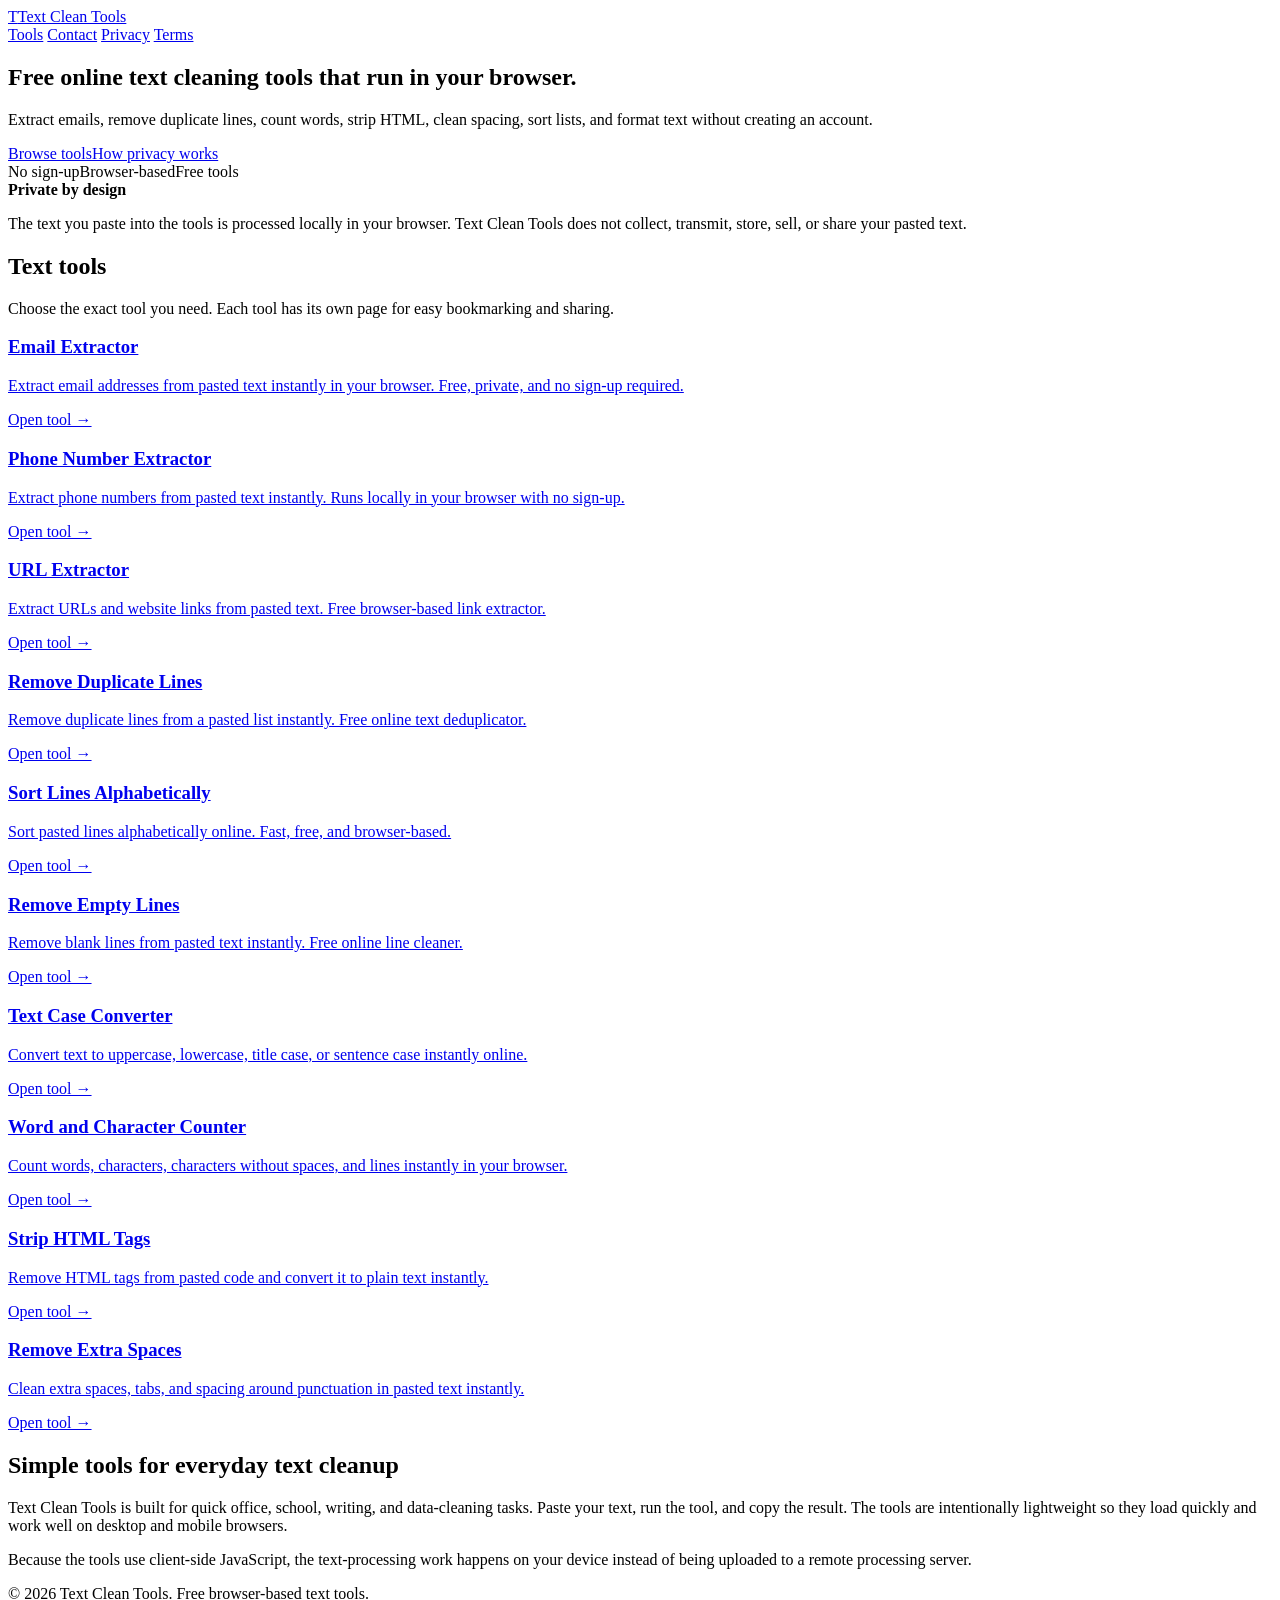
==== index.html @ bc85c4c7 "Add files via upload" ====
<!DOCTYPE html>
<html lang="en">
<head>
  <meta charset="UTF-8">
  <meta name="viewport" content="width=device-width, initial-scale=1.0">
  <title>Text Clean Tools - Free Online Text Cleaning Utilities</title>
  <meta name="description" content="Free browser-based text tools to extract emails, remove duplicate lines, count words, strip HTML, clean spacing, and format text.">
  <link rel="canonical" href="https://textcleantools.com/">
  <link rel="stylesheet" href="/assets/styles.css">
  <script type="application/ld+json">{"@context": "https://schema.org", "@type": "WebSite", "name": "Text Clean Tools", "url": "https://textcleantools.com/", "description": "Free browser-based text cleaning tools."}</script>
  
</head>
<body>
<header class="site-header">
  <div class="header-inner">
    <a class="logo" href="/"><span class="logo-mark">T</span><span>Text Clean Tools</span></a>
    <nav class="main-nav" aria-label="Main navigation">
      <a href="/#tools">Tools</a>
      <a href="/contact.html">Contact</a>
      <a href="/privacy.html">Privacy</a>
      <a href="/terms.html">Terms</a>
    </nav>
  </div>
</header>
<main class="container">
  <section class="hero">
    <div>
      <h1>Free online text cleaning tools that run in your browser.</h1>
      <p>Extract emails, remove duplicate lines, count words, strip HTML, clean spacing, sort lists, and format text without creating an account.</p>
      <div class="button-row"><a class="btn btn-primary" href="#tools">Browse tools</a><a class="btn btn-secondary" href="/privacy.html">How privacy works</a></div>
      <div class="badges"><span class="badge">No sign-up</span><span class="badge">Browser-based</span><span class="badge">Free tools</span></div>
    </div>
    <aside class="hero-card">
      <strong>Private by design</strong>
      <p>The text you paste into the tools is processed locally in your browser. Text Clean Tools does not collect, transmit, store, sell, or share your pasted text.</p>
    </aside>
  </section>

  <section class="section" id="tools">
    <div class="section-header"><h2>Text tools</h2><p>Choose the exact tool you need. Each tool has its own page for easy bookmarking and sharing.</p></div>
    <div class="tools-grid"><a class="tool-card" href="/tools/email-extractor.html">
  <div><h3>Email Extractor</h3><p>Extract email addresses from pasted text instantly in your browser. Free, private, and no sign-up required.</p></div>
  <span>Open tool &rarr;</span>
</a>
<a class="tool-card" href="/tools/phone-number-extractor.html">
  <div><h3>Phone Number Extractor</h3><p>Extract phone numbers from pasted text instantly. Runs locally in your browser with no sign-up.</p></div>
  <span>Open tool &rarr;</span>
</a>
<a class="tool-card" href="/tools/url-extractor.html">
  <div><h3>URL Extractor</h3><p>Extract URLs and website links from pasted text. Free browser-based link extractor.</p></div>
  <span>Open tool &rarr;</span>
</a>
<a class="tool-card" href="/tools/remove-duplicate-lines.html">
  <div><h3>Remove Duplicate Lines</h3><p>Remove duplicate lines from a pasted list instantly. Free online text deduplicator.</p></div>
  <span>Open tool &rarr;</span>
</a>
<a class="tool-card" href="/tools/sort-lines.html">
  <div><h3>Sort Lines Alphabetically</h3><p>Sort pasted lines alphabetically online. Fast, free, and browser-based.</p></div>
  <span>Open tool &rarr;</span>
</a>
<a class="tool-card" href="/tools/remove-empty-lines.html">
  <div><h3>Remove Empty Lines</h3><p>Remove blank lines from pasted text instantly. Free online line cleaner.</p></div>
  <span>Open tool &rarr;</span>
</a>
<a class="tool-card" href="/tools/text-case-converter.html">
  <div><h3>Text Case Converter</h3><p>Convert text to uppercase, lowercase, title case, or sentence case instantly online.</p></div>
  <span>Open tool &rarr;</span>
</a>
<a class="tool-card" href="/tools/word-counter.html">
  <div><h3>Word and Character Counter</h3><p>Count words, characters, characters without spaces, and lines instantly in your browser.</p></div>
  <span>Open tool &rarr;</span>
</a>
<a class="tool-card" href="/tools/strip-html.html">
  <div><h3>Strip HTML Tags</h3><p>Remove HTML tags from pasted code and convert it to plain text instantly.</p></div>
  <span>Open tool &rarr;</span>
</a>
<a class="tool-card" href="/tools/remove-extra-spaces.html">
  <div><h3>Remove Extra Spaces</h3><p>Clean extra spaces, tabs, and spacing around punctuation in pasted text instantly.</p></div>
  <span>Open tool &rarr;</span>
</a></div>
  </section>

  <section class="content-card">
    <h2>Simple tools for everyday text cleanup</h2>
    <p>Text Clean Tools is built for quick office, school, writing, and data-cleaning tasks. Paste your text, run the tool, and copy the result. The tools are intentionally lightweight so they load quickly and work well on desktop and mobile browsers.</p>
    <p>Because the tools use client-side JavaScript, the text-processing work happens on your device instead of being uploaded to a remote processing server.</p>
  </section>
</main>
<footer class="site-footer">
  <div class="footer-inner">
    <div>&copy; 2026 Text Clean Tools. Free browser-based text tools.</div>
    <div class="footer-links">
      <a href="/contact.html">Contact</a>
      <a href="/privacy.html">Privacy Policy</a>
      <a href="/terms.html">Terms of Use</a>
    </div>
  </div>
</footer>
</body>
</html>
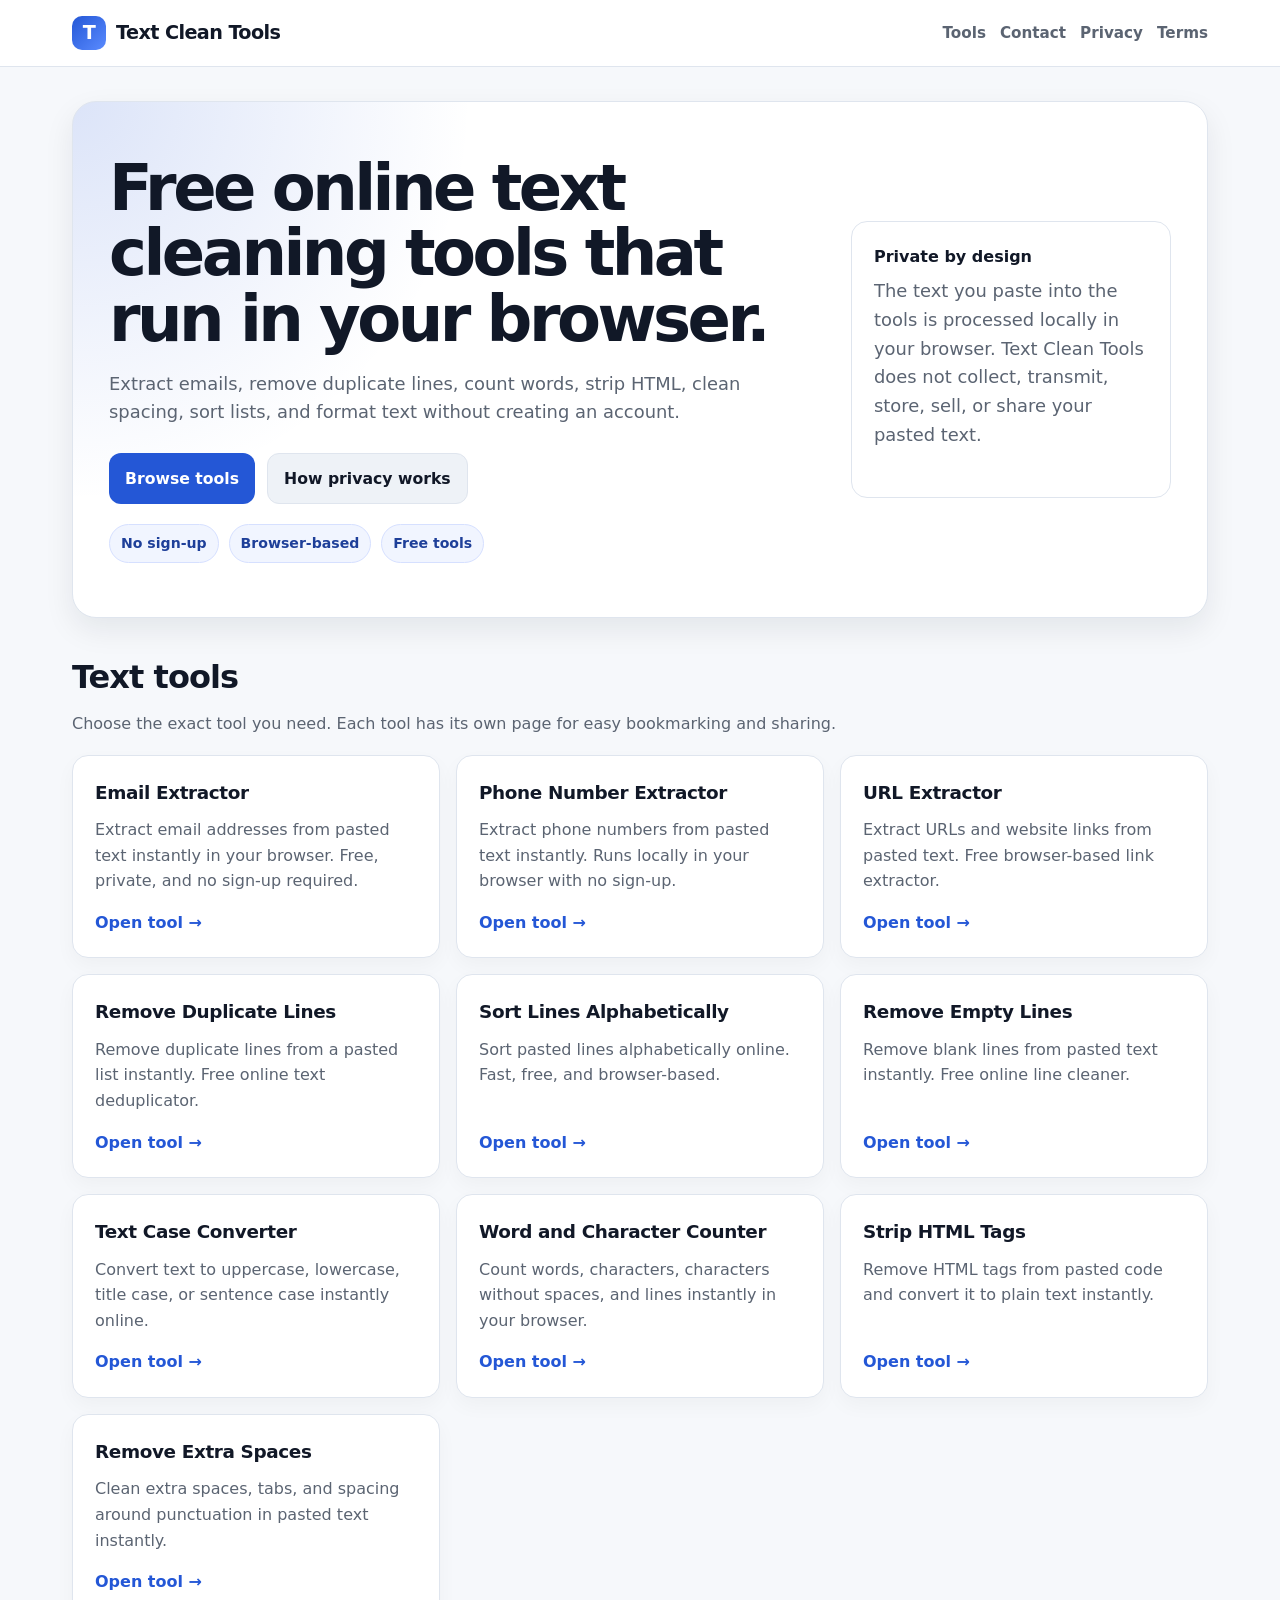
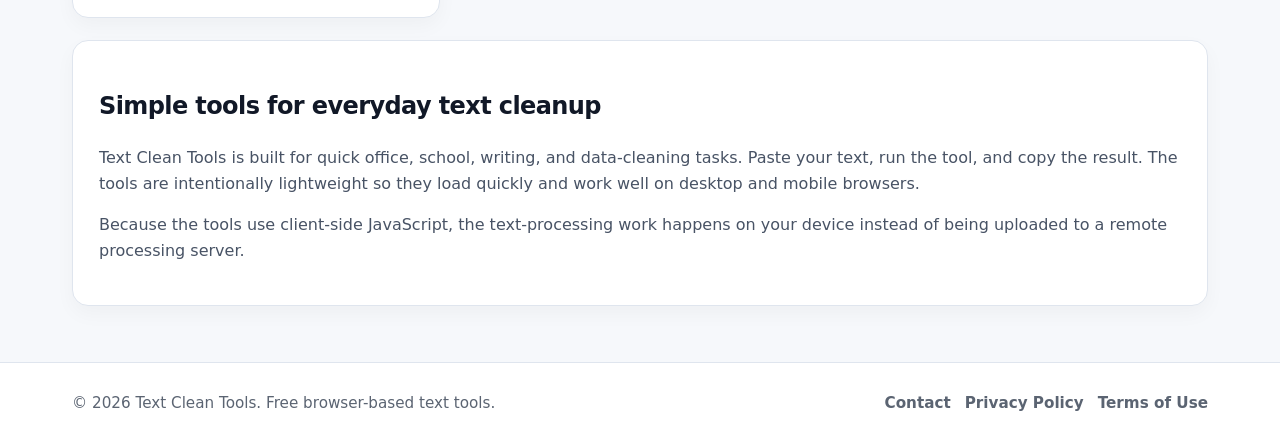
==== commit 73ec1042: "Update index.html" ====
--- a/index.html
+++ b/index.html
@@ -3,6 +3,7 @@
 <head>
   <meta charset="UTF-8">
   <meta name="viewport" content="width=device-width, initial-scale=1.0">
+  <link rel="icon" type="image/svg+xml" href="/assets/favicon.svg">
   <title>Text Clean Tools - Free Online Text Cleaning Utilities</title>
   <meta name="description" content="Free browser-based text tools to extract emails, remove duplicate lines, count words, strip HTML, clean spacing, and format text.">
   <link rel="canonical" href="https://textcleantools.com/">
--- a/assets/styles.css
+++ b/assets/styles.css
@@ -0,0 +1,301 @@
+:root {
+  --bg: #f6f8fb;
+  --surface: #ffffff;
+  --surface-soft: #f9fafb;
+  --text: #111827;
+  --muted: #5b6472;
+  --border: #dfe5ee;
+  --brand: #2457d6;
+  --brand-dark: #1d46ad;
+  --success: #137a3f;
+  --shadow: 0 12px 30px rgba(17, 24, 39, 0.08);
+  --radius: 16px;
+}
+
+* { box-sizing: border-box; }
+html { scroll-behavior: smooth; }
+body {
+  margin: 0;
+  font-family: Inter, ui-sans-serif, system-ui, -apple-system, BlinkMacSystemFont, "Segoe UI", sans-serif;
+  color: var(--text);
+  background: var(--bg);
+  line-height: 1.6;
+}
+
+a { color: var(--brand); text-decoration: none; }
+a:hover { text-decoration: underline; }
+
+.site-header {
+  background: rgba(255, 255, 255, 0.94);
+  backdrop-filter: blur(12px);
+  border-bottom: 1px solid var(--border);
+  position: sticky;
+  top: 0;
+  z-index: 10;
+}
+.header-inner {
+  max-width: 1180px;
+  margin: 0 auto;
+  padding: 16px 22px;
+  display: flex;
+  align-items: center;
+  justify-content: space-between;
+  gap: 18px;
+}
+.logo {
+  display: inline-flex;
+  align-items: center;
+  gap: 10px;
+  font-weight: 800;
+  letter-spacing: -0.03em;
+  color: var(--text);
+  font-size: 1.2rem;
+}
+.logo-mark {
+  width: 34px;
+  height: 34px;
+  border-radius: 10px;
+  background: linear-gradient(135deg, var(--brand), #5a8bff);
+  color: #fff;
+  display: inline-flex;
+  align-items: center;
+  justify-content: center;
+  font-weight: 900;
+}
+.main-nav {
+  display: flex;
+  flex-wrap: wrap;
+  align-items: center;
+  justify-content: flex-end;
+  gap: 14px;
+  font-size: 0.95rem;
+}
+.main-nav a { color: var(--muted); font-weight: 650; }
+.main-nav a:hover { color: var(--brand); text-decoration: none; }
+
+.container {
+  max-width: 1180px;
+  margin: 0 auto;
+  padding: 34px 22px 56px;
+}
+.hero {
+  background: radial-gradient(circle at top left, rgba(36, 87, 214, 0.16), transparent 32%), var(--surface);
+  border: 1px solid var(--border);
+  box-shadow: var(--shadow);
+  border-radius: 24px;
+  padding: 54px 36px;
+  display: grid;
+  grid-template-columns: minmax(0, 1fr) 320px;
+  gap: 32px;
+  align-items: center;
+}
+.hero h1 {
+  font-size: clamp(2.2rem, 5vw, 4.2rem);
+  line-height: 1.02;
+  margin: 0 0 18px;
+  letter-spacing: -0.055em;
+}
+.hero p { color: var(--muted); font-size: 1.12rem; margin: 0 0 26px; max-width: 710px; }
+.hero-card {
+  border: 1px solid var(--border);
+  background: #fff;
+  border-radius: var(--radius);
+  padding: 22px;
+}
+.hero-card strong { display: block; margin-bottom: 8px; }
+.badges { display: flex; flex-wrap: wrap; gap: 10px; margin-top: 20px; }
+.badge {
+  display: inline-flex;
+  align-items: center;
+  border: 1px solid #d6e0ff;
+  background: #f1f5ff;
+  color: #1e3f99;
+  border-radius: 999px;
+  padding: 7px 11px;
+  font-weight: 700;
+  font-size: 0.88rem;
+}
+
+.button-row { display: flex; flex-wrap: wrap; gap: 12px; }
+.btn {
+  border: 0;
+  border-radius: 12px;
+  padding: 12px 16px;
+  font-weight: 800;
+  cursor: pointer;
+  display: inline-flex;
+  align-items: center;
+  justify-content: center;
+  gap: 8px;
+  font-size: 0.98rem;
+}
+.btn-primary { background: var(--brand); color: #fff; }
+.btn-primary:hover { background: var(--brand-dark); text-decoration: none; }
+.btn-secondary { background: #eef2f7; color: var(--text); border: 1px solid var(--border); }
+.btn-secondary:hover { background: #e5ebf3; text-decoration: none; }
+
+.section { margin-top: 34px; }
+.section-header { margin-bottom: 18px; }
+.section h2 { font-size: clamp(1.55rem, 2.5vw, 2.1rem); margin: 0 0 8px; letter-spacing: -0.03em; }
+.section p { color: var(--muted); margin: 0; }
+.tools-grid {
+  display: grid;
+  grid-template-columns: repeat(3, minmax(0, 1fr));
+  gap: 16px;
+}
+.tool-card {
+  background: var(--surface);
+  border: 1px solid var(--border);
+  border-radius: var(--radius);
+  padding: 22px;
+  box-shadow: 0 8px 20px rgba(17, 24, 39, 0.035);
+  color: var(--text);
+  min-height: 180px;
+  display: flex;
+  flex-direction: column;
+  justify-content: space-between;
+}
+.tool-card:hover { text-decoration: none; transform: translateY(-2px); box-shadow: var(--shadow); }
+.tool-card h3 { margin: 0 0 10px; font-size: 1.15rem; letter-spacing: -0.02em; }
+.tool-card p { color: var(--muted); margin: 0 0 16px; }
+.tool-card span { font-weight: 800; color: var(--brand); }
+
+.tool-layout {
+  display: grid;
+  grid-template-columns: minmax(0, 1fr) 300px;
+  gap: 22px;
+  align-items: start;
+}
+.tool-shell,
+.content-card,
+.ad-card,
+.notice-card {
+  background: var(--surface);
+  border: 1px solid var(--border);
+  border-radius: var(--radius);
+  box-shadow: 0 8px 20px rgba(17, 24, 39, 0.035);
+}
+.tool-shell { padding: 22px; }
+.tool-title { margin: 0 0 10px; font-size: clamp(2rem, 4vw, 3.2rem); letter-spacing: -0.05em; line-height: 1.08; }
+.tool-intro { color: var(--muted); font-size: 1.08rem; margin: 0 0 22px; max-width: 760px; }
+.privacy-note {
+  background: #f0f7ff;
+  border: 1px solid #cfe4ff;
+  color: #143d68;
+  border-radius: 14px;
+  padding: 13px 15px;
+  margin: 0 0 18px;
+  font-size: 0.95rem;
+}
+.workspace {
+  display: grid;
+  grid-template-columns: 1fr 1fr;
+  gap: 16px;
+}
+.field label {
+  display: flex;
+  justify-content: space-between;
+  gap: 12px;
+  color: var(--muted);
+  font-weight: 800;
+  font-size: 0.86rem;
+  text-transform: uppercase;
+  letter-spacing: 0.05em;
+  margin-bottom: 8px;
+}
+textarea {
+  width: 100%;
+  min-height: 360px;
+  resize: vertical;
+  border: 1px solid var(--border);
+  background: var(--surface-soft);
+  color: var(--text);
+  border-radius: 14px;
+  padding: 14px;
+  font: 0.95rem/1.5 ui-monospace, SFMono-Regular, Menlo, Monaco, Consolas, "Liberation Mono", monospace;
+}
+textarea:focus { outline: 3px solid rgba(36, 87, 214, 0.18); border-color: var(--brand); background: #fff; }
+.tool-actions { display: flex; flex-wrap: wrap; gap: 10px; margin-top: 16px; align-items: center; }
+.status { color: var(--muted); font-weight: 700; min-height: 25px; }
+.status.success { color: var(--success); }
+.status.error { color: #a32020; }
+.case-options { display: flex; flex-wrap: wrap; gap: 10px; margin: 0 0 15px; }
+.case-options label {
+  display: inline-flex;
+  gap: 8px;
+  align-items: center;
+  border: 1px solid var(--border);
+  background: var(--surface-soft);
+  padding: 9px 12px;
+  border-radius: 999px;
+  font-weight: 750;
+}
+
+.sidebar { display: grid; gap: 16px; }
+.ad-card { padding: 16px; min-height: 280px; display: flex; flex-direction: column; justify-content: center; align-items: center; text-align: center; color: var(--muted); }
+.ad-label { font-size: 0.74rem; text-transform: uppercase; letter-spacing: 0.12em; font-weight: 800; color: #8a94a3; margin-bottom: 12px; }
+.ad-placeholder {
+  width: 100%;
+  min-height: 220px;
+  border: 1px dashed #cbd5e1;
+  border-radius: 14px;
+  display: flex;
+  align-items: center;
+  justify-content: center;
+  padding: 18px;
+  background: #f8fafc;
+}
+.notice-card { padding: 18px; }
+.notice-card h2, .notice-card h3 { margin-top: 0; letter-spacing: -0.02em; }
+.notice-card p, .notice-card li { color: var(--muted); }
+.related-list { list-style: none; padding: 0; margin: 0; display: grid; gap: 8px; }
+.related-list a { font-weight: 750; }
+
+.content-card { padding: 26px; margin-top: 22px; }
+.content-card h2, .content-card h3 { letter-spacing: -0.025em; }
+.content-card p, .content-card li { color: #485365; }
+.faq details { border-top: 1px solid var(--border); padding: 14px 0; }
+.faq details:first-child { border-top: 0; }
+.faq summary { cursor: pointer; font-weight: 850; }
+
+.legal-page { max-width: 900px; }
+.legal-page h1 { font-size: clamp(2rem, 4vw, 3.4rem); letter-spacing: -0.05em; line-height: 1.05; }
+.legal-page h2 { margin-top: 32px; }
+.legal-page p, .legal-page li { color: #485365; }
+
+.site-footer {
+  border-top: 1px solid var(--border);
+  background: var(--surface);
+}
+.footer-inner {
+  max-width: 1180px;
+  margin: 0 auto;
+  padding: 28px 22px;
+  display: flex;
+  flex-wrap: wrap;
+  justify-content: space-between;
+  gap: 18px;
+  color: var(--muted);
+  font-size: 0.95rem;
+}
+.footer-links { display: flex; flex-wrap: wrap; gap: 14px; }
+.footer-links a { color: var(--muted); font-weight: 700; }
+
+@media (max-width: 920px) {
+  .hero, .tool-layout { grid-template-columns: 1fr; }
+  .tools-grid { grid-template-columns: repeat(2, minmax(0, 1fr)); }
+  .workspace { grid-template-columns: 1fr; }
+  textarea { min-height: 260px; }
+  .ad-card { min-height: 140px; }
+  .ad-placeholder { min-height: 90px; }
+}
+
+@media (max-width: 620px) {
+  .header-inner { align-items: flex-start; flex-direction: column; }
+  .main-nav { justify-content: flex-start; }
+  .container { padding: 22px 16px 42px; }
+  .hero { padding: 32px 20px; }
+  .tools-grid { grid-template-columns: 1fr; }
+  .tool-shell, .content-card { padding: 18px; }
+  .btn { width: 100%; }
+}
